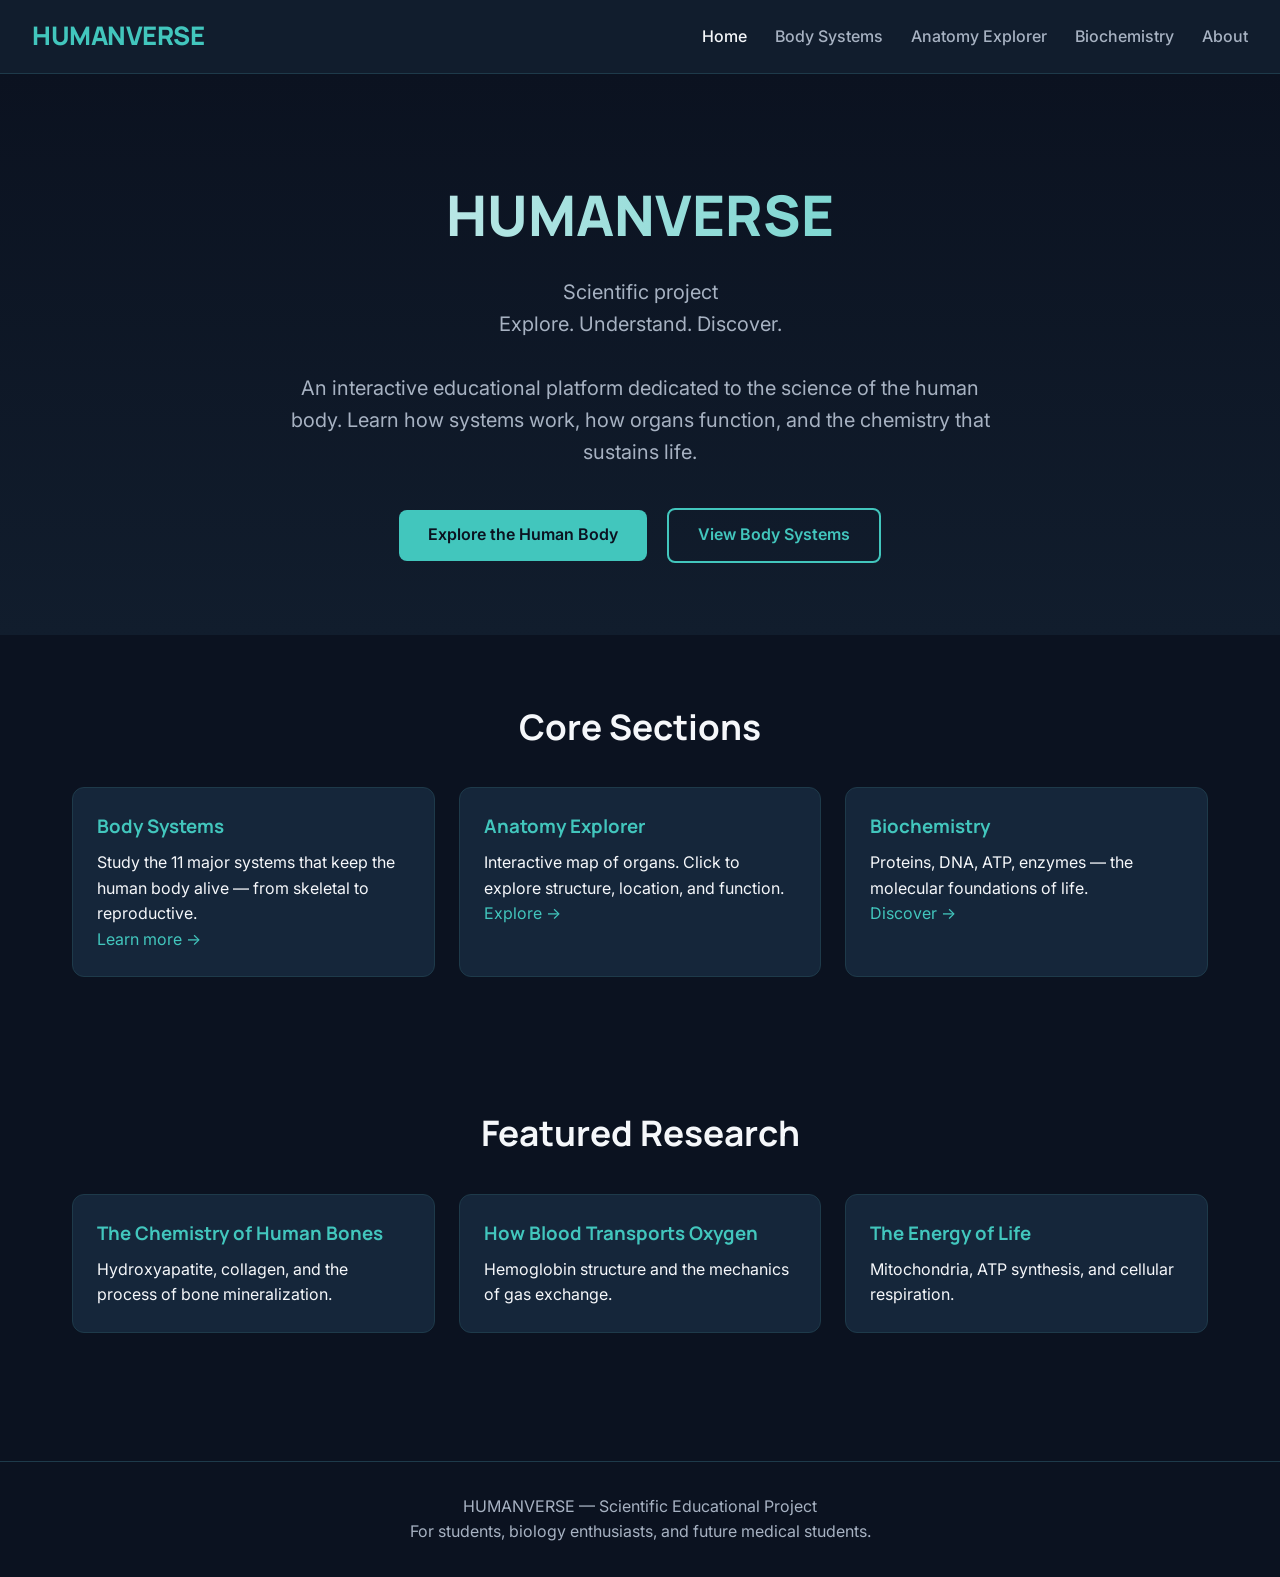
==== index.html @ 45149392 "Initial Phase 01: HUMANVERSE foundation site" ====
<!DOCTYPE html>
<html lang="en">
<head>
  <meta charset="UTF-8">
  <meta name="viewport" content="width=device-width, initial-scale=1.0">
  <title>HUMANVERSE — Explore the Human Body</title>
  <link rel="stylesheet" href="styles.css">
</head>
<body>
  <header>
    <div class="logo">HUMANVERSE</div>
    <nav>
      <a href="index.html" class="active">Home</a>
      <a href="systems.html">Body Systems</a>
      <a href="explorer.html">Anatomy Explorer</a>
      <a href="biochemistry.html">Biochemistry</a>
      <a href="about.html">About</a>
    </nav>
  </header>

  <section class="hero">
    <h1>HUMANVERSE</h1>
    <p>Scientific project<br>Explore. Understand. Discover.</p>
    <p>An interactive educational platform dedicated to the science of the human body. Learn how systems work, how organs function, and the chemistry that sustains life.</p>
    <a href="explorer.html" class="btn">Explore the Human Body</a>
    <a href="systems.html" class="btn btn-outline">View Body Systems</a>
  </section>

  <section class="section">
    <h2>Core Sections</h2>
    <div class="grid">
      <div class="card">
        <h3>Body Systems</h3>
        <p>Study the 11 major systems that keep the human body alive — from skeletal to reproductive.</p>
        <a href="systems.html">Learn more →</a>
      </div>
      <div class="card">
        <h3>Anatomy Explorer</h3>
        <p>Interactive map of organs. Click to explore structure, location, and function.</p>
        <a href="explorer.html">Explore →</a>
      </div>
      <div class="card">
        <h3>Biochemistry</h3>
        <p>Proteins, DNA, ATP, enzymes — the molecular foundations of life.</p>
        <a href="biochemistry.html">Discover →</a>
      </div>
    </div>
  </section>

  <section class="section">
    <h2>Featured Research</h2>
    <div class="grid">
      <div class="card">
        <h3>The Chemistry of Human Bones</h3>
        <p>Hydroxyapatite, collagen, and the process of bone mineralization.</p>
      </div>
      <div class="card">
        <h3>How Blood Transports Oxygen</h3>
        <p>Hemoglobin structure and the mechanics of gas exchange.</p>
      </div>
      <div class="card">
        <h3>The Energy of Life</h3>
        <p>Mitochondria, ATP synthesis, and cellular respiration.</p>
      </div>
    </div>
  </section>

  <footer>
    <p>HUMANVERSE — Scientific Educational Project<br>For students, biology enthusiasts, and future medical students.</p>
  </footer>
</body>
</html>
---- styles.css ----
@import url('https://fonts.googleapis.com/css2?family=Inter:wght@400;500;600&family=Manrope:wght@600;700;800&display=swap');

:root {
  --bg: #0B1220;
  --bg-secondary: #111D2D;
  --accent: #42C6BD;
  --text: #F5F7FA;
  --grey: #A7B2C2;
  --card: #15263A;
}

* {
  margin: 0;
  padding: 0;
  box-sizing: border-box;
}

body {
  font-family: 'Inter', system-ui, sans-serif;
  background: var(--bg);
  color: var(--text);
  line-height: 1.6;
  min-height: 100vh;
}

h1, h2, h3, h4, .logo {
  font-family: 'Manrope', system-ui, sans-serif;
}

a {
  color: var(--accent);
  text-decoration: none;
}

a:hover {
  text-decoration: underline;
}

header {
  background: var(--bg-secondary);
  padding: 1rem 2rem;
  display: flex;
  justify-content: space-between;
  align-items: center;
  border-bottom: 1px solid #1e3a4a;
  position: sticky;
  top: 0;
  z-index: 100;
}

.logo {
  font-size: 1.6rem;
  font-weight: 800;
  color: var(--accent);
  letter-spacing: -0.5px;
}

nav a {
  margin-left: 1.5rem;
  color: var(--grey);
  font-weight: 500;
}

nav a:hover, nav a.active {
  color: var(--text);
  text-decoration: none;
}

.hero {
  text-align: center;
  padding: 6rem 2rem 4rem;
  background: linear-gradient(180deg, #0B1220 0%, #111D2D 100%);
}

.hero h1 {
  font-size: 3.5rem;
  font-weight: 800;
  margin-bottom: 1rem;
  background: linear-gradient(90deg, #F5F7FA, #42C6BD);
  -webkit-background-clip: text;
  -webkit-text-fill-color: transparent;
}

.hero p {
  font-size: 1.25rem;
  color: var(--grey);
  max-width: 700px;
  margin: 0 auto 2rem;
}

.btn {
  display: inline-block;
  background: var(--accent);
  color: #0B1220;
  padding: 0.8rem 1.8rem;
  border-radius: 8px;
  font-weight: 600;
  margin: 0.5rem;
  transition: transform 0.2s, box-shadow 0.2s;
}

.btn:hover {
  transform: translateY(-2px);
  box-shadow: 0 8px 20px rgba(66, 198, 189, 0.3);
  text-decoration: none;
}

.btn-outline {
  background: transparent;
  border: 2px solid var(--accent);
  color: var(--accent);
}

.section {
  padding: 4rem 2rem;
  max-width: 1200px;
  margin: 0 auto;
}

.section h2 {
  font-size: 2.2rem;
  margin-bottom: 2rem;
  text-align: center;
}

.grid {
  display: grid;
  grid-template-columns: repeat(auto-fit, minmax(280px, 1fr));
  gap: 1.5rem;
}

.card {
  background: var(--card);
  padding: 1.5rem;
  border-radius: 12px;
  border: 1px solid #1e3a4a;
  transition: transform 0.2s;
}

.card:hover {
  transform: translateY(-4px);
  border-color: var(--accent);
}

.card h3 {
  color: var(--accent);
  margin-bottom: 0.5rem;
}

footer {
  text-align: center;
  padding: 2rem;
  color: var(--grey);
  border-top: 1px solid #1e3a4a;
  margin-top: 4rem;
}

/* Interactive body */
.body-container {
  display: flex;
  justify-content: center;
  gap: 2rem;
  flex-wrap: wrap;
  margin-top: 2rem;
}

#human-svg {
  width: 300px;
  height: 600px;
  cursor: pointer;
}

#human-svg path {
  fill: #2a3f55;
  stroke: #42C6BD;
  stroke-width: 1;
  transition: fill 0.2s;
}

#human-svg path:hover, #human-svg path.active {
  fill: #42C6BD;
}

.info-panel {
  background: var(--card);
  padding: 1.5rem;
  border-radius: 12px;
  max-width: 400px;
  min-height: 200px;
}

@media (max-width: 768px) {
  .hero h1 { font-size: 2.4rem; }
  header { flex-direction: column; gap: 1rem; }
  nav a { margin: 0 0.75rem; }
}
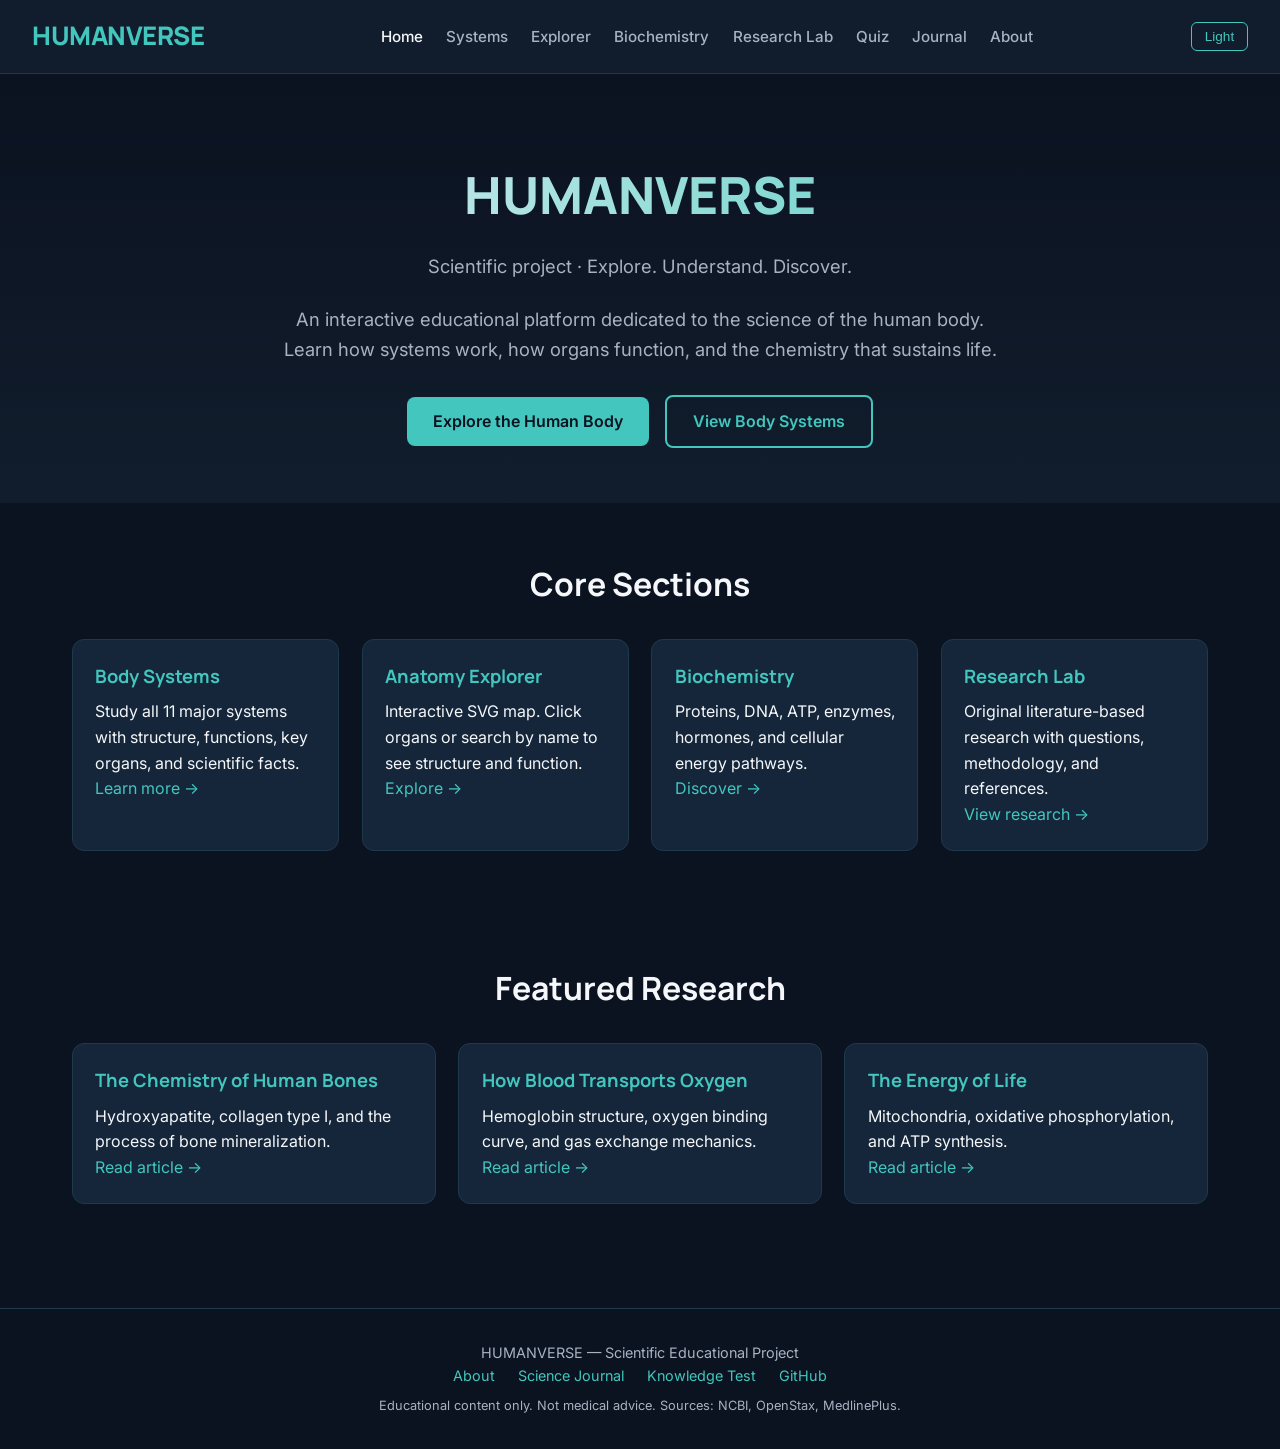
==== commit 46100474: "Phase 02: Full checklist implementation — Research Lab, Quiz, Journal, search, theme toggle, expande" ====
--- a/index.html
+++ b/index.html
@@ -3,6 +3,8 @@
 <head>
   <meta charset="UTF-8">
   <meta name="viewport" content="width=device-width, initial-scale=1.0">
+  <meta name="description" content="HUMANVERSE — Interactive educational platform exploring human biology, anatomy, biochemistry, and body systems for students and future medical professionals.">
+  <meta name="keywords" content="human anatomy, biology, biochemistry, body systems, education">
   <title>HUMANVERSE — Explore the Human Body</title>
   <link rel="stylesheet" href="styles.css">
 </head>
@@ -11,16 +13,20 @@
     <div class="logo">HUMANVERSE</div>
     <nav>
       <a href="index.html" class="active">Home</a>
-      <a href="systems.html">Body Systems</a>
-      <a href="explorer.html">Anatomy Explorer</a>
+      <a href="systems.html">Systems</a>
+      <a href="explorer.html">Explorer</a>
       <a href="biochemistry.html">Biochemistry</a>
+      <a href="research.html">Research Lab</a>
+      <a href="quiz.html">Quiz</a>
+      <a href="journal.html">Journal</a>
       <a href="about.html">About</a>
     </nav>
+    <button class="theme-toggle" onclick="toggleTheme()">Light</button>
   </header>
 
   <section class="hero">
     <h1>HUMANVERSE</h1>
-    <p>Scientific project<br>Explore. Understand. Discover.</p>
+    <p>Scientific project · Explore. Understand. Discover.</p>
     <p>An interactive educational platform dedicated to the science of the human body. Learn how systems work, how organs function, and the chemistry that sustains life.</p>
     <a href="explorer.html" class="btn">Explore the Human Body</a>
     <a href="systems.html" class="btn btn-outline">View Body Systems</a>
@@ -31,18 +37,23 @@
     <div class="grid">
       <div class="card">
         <h3>Body Systems</h3>
-        <p>Study the 11 major systems that keep the human body alive — from skeletal to reproductive.</p>
+        <p>Study all 11 major systems with structure, functions, key organs, and scientific facts.</p>
         <a href="systems.html">Learn more →</a>
       </div>
       <div class="card">
         <h3>Anatomy Explorer</h3>
-        <p>Interactive map of organs. Click to explore structure, location, and function.</p>
+        <p>Interactive SVG map. Click organs or search by name to see structure and function.</p>
         <a href="explorer.html">Explore →</a>
       </div>
       <div class="card">
         <h3>Biochemistry</h3>
-        <p>Proteins, DNA, ATP, enzymes — the molecular foundations of life.</p>
+        <p>Proteins, DNA, ATP, enzymes, hormones, and cellular energy pathways.</p>
         <a href="biochemistry.html">Discover →</a>
+      </div>
+      <div class="card">
+        <h3>Research Lab</h3>
+        <p>Original literature-based research with questions, methodology, and references.</p>
+        <a href="research.html">View research →</a>
       </div>
     </div>
   </section>
@@ -52,21 +63,45 @@
     <div class="grid">
       <div class="card">
         <h3>The Chemistry of Human Bones</h3>
-        <p>Hydroxyapatite, collagen, and the process of bone mineralization.</p>
+        <p>Hydroxyapatite, collagen type I, and the process of bone mineralization.</p>
+        <a href="research.html">Read article →</a>
       </div>
       <div class="card">
         <h3>How Blood Transports Oxygen</h3>
-        <p>Hemoglobin structure and the mechanics of gas exchange.</p>
+        <p>Hemoglobin structure, oxygen binding curve, and gas exchange mechanics.</p>
+        <a href="research.html">Read article →</a>
       </div>
       <div class="card">
         <h3>The Energy of Life</h3>
-        <p>Mitochondria, ATP synthesis, and cellular respiration.</p>
+        <p>Mitochondria, oxidative phosphorylation, and ATP synthesis.</p>
+        <a href="research.html">Read article →</a>
       </div>
     </div>
   </section>
 
   <footer>
-    <p>HUMANVERSE — Scientific Educational Project<br>For students, biology enthusiasts, and future medical students.</p>
+    <p>HUMANVERSE — Scientific Educational Project</p>
+    <p>
+      <a href="about.html">About</a>
+      <a href="journal.html">Science Journal</a>
+      <a href="quiz.html">Knowledge Test</a>
+      <a href="https://github.com/akhalekcourse-arch/humanverse" target="_blank">GitHub</a>
+    </p>
+    <p style="margin-top:0.6rem;font-size:0.8rem;">Educational content only. Not medical advice. Sources: NCBI, OpenStax, MedlinePlus.</p>
   </footer>
+
+  <script>
+    function toggleTheme() {
+      const html = document.documentElement;
+      const btn = document.querySelector('.theme-toggle');
+      if (html.dataset.theme === 'light') {
+        html.dataset.theme = 'dark';
+        btn.textContent = 'Light';
+      } else {
+        html.dataset.theme = 'light';
+        btn.textContent = 'Dark';
+      }
+    }
+  </script>
 </body>
 </html>
--- a/styles.css
+++ b/styles.css
@@ -9,32 +9,27 @@
   --card: #15263A;
 }
 
-* {
-  margin: 0;
-  padding: 0;
-  box-sizing: border-box;
+[data-theme="light"] {
+  --bg: #F5F7FA;
+  --bg-secondary: #FFFFFF;
+  --accent: #0D9488;
+  --text: #0B1220;
+  --grey: #475569;
+  --card: #FFFFFF;
 }
 
+* { margin: 0; padding: 0; box-sizing: border-box; }
 body {
   font-family: 'Inter', system-ui, sans-serif;
   background: var(--bg);
   color: var(--text);
   line-height: 1.6;
   min-height: 100vh;
+  transition: background 0.3s, color 0.3s;
 }
-
-h1, h2, h3, h4, .logo {
-  font-family: 'Manrope', system-ui, sans-serif;
-}
-
-a {
-  color: var(--accent);
-  text-decoration: none;
-}
-
-a:hover {
-  text-decoration: underline;
-}
+h1, h2, h3, h4, .logo { font-family: 'Manrope', system-ui, sans-serif; }
+a { color: var(--accent); text-decoration: none; }
+a:hover { text-decoration: underline; }
 
 header {
   background: var(--bg-secondary);
@@ -46,151 +41,108 @@
   position: sticky;
   top: 0;
   z-index: 100;
+  flex-wrap: wrap;
+  gap: 1rem;
 }
-
-.logo {
-  font-size: 1.6rem;
-  font-weight: 800;
+.logo { font-size: 1.6rem; font-weight: 800; color: var(--accent); letter-spacing: -0.5px; }
+nav a { margin-left: 1.2rem; color: var(--grey); font-weight: 500; font-size: 0.95rem; }
+nav a:hover, nav a.active { color: var(--text); text-decoration: none; }
+.theme-toggle {
+  background: transparent;
+  border: 1px solid var(--accent);
   color: var(--accent);
-  letter-spacing: -0.5px;
-}
-
-nav a {
-  margin-left: 1.5rem;
-  color: var(--grey);
-  font-weight: 500;
-}
-
-nav a:hover, nav a.active {
-  color: var(--text);
-  text-decoration: none;
+  padding: 0.4rem 0.8rem;
+  border-radius: 6px;
+  cursor: pointer;
+  font-size: 0.85rem;
 }
 
 .hero {
   text-align: center;
-  padding: 6rem 2rem 4rem;
-  background: linear-gradient(180deg, #0B1220 0%, #111D2D 100%);
+  padding: 5rem 2rem 3rem;
+  background: linear-gradient(180deg, var(--bg) 0%, var(--bg-secondary) 100%);
 }
-
 .hero h1 {
-  font-size: 3.5rem;
+  font-size: 3.2rem;
   font-weight: 800;
   margin-bottom: 1rem;
-  background: linear-gradient(90deg, #F5F7FA, #42C6BD);
+  background: linear-gradient(90deg, var(--text), var(--accent));
   -webkit-background-clip: text;
   -webkit-text-fill-color: transparent;
 }
-
-.hero p {
-  font-size: 1.25rem;
-  color: var(--grey);
-  max-width: 700px;
-  margin: 0 auto 2rem;
-}
-
+.hero p { font-size: 1.15rem; color: var(--grey); max-width: 720px; margin: 0 auto 1.5rem; }
 .btn {
   display: inline-block;
   background: var(--accent);
   color: #0B1220;
-  padding: 0.8rem 1.8rem;
+  padding: 0.75rem 1.6rem;
   border-radius: 8px;
   font-weight: 600;
-  margin: 0.5rem;
-  transition: transform 0.2s, box-shadow 0.2s;
+  margin: 0.4rem;
+  transition: transform 0.2s;
 }
+.btn:hover { transform: translateY(-2px); text-decoration: none; }
+.btn-outline { background: transparent; border: 2px solid var(--accent); color: var(--accent); }
 
-.btn:hover {
-  transform: translateY(-2px);
-  box-shadow: 0 8px 20px rgba(66, 198, 189, 0.3);
-  text-decoration: none;
-}
-
-.btn-outline {
-  background: transparent;
-  border: 2px solid var(--accent);
-  color: var(--accent);
-}
-
-.section {
-  padding: 4rem 2rem;
-  max-width: 1200px;
-  margin: 0 auto;
-}
-
-.section h2 {
-  font-size: 2.2rem;
-  margin-bottom: 2rem;
-  text-align: center;
-}
-
-.grid {
-  display: grid;
-  grid-template-columns: repeat(auto-fit, minmax(280px, 1fr));
-  gap: 1.5rem;
-}
-
+.section { padding: 3.5rem 2rem; max-width: 1200px; margin: 0 auto; }
+.section h2 { font-size: 2rem; margin-bottom: 1.8rem; text-align: center; }
+.grid { display: grid; grid-template-columns: repeat(auto-fit, minmax(260px, 1fr)); gap: 1.4rem; }
 .card {
   background: var(--card);
-  padding: 1.5rem;
+  padding: 1.4rem;
   border-radius: 12px;
   border: 1px solid #1e3a4a;
-  transition: transform 0.2s;
+  transition: transform 0.2s, border-color 0.2s;
 }
-
-.card:hover {
-  transform: translateY(-4px);
-  border-color: var(--accent);
-}
-
-.card h3 {
-  color: var(--accent);
-  margin-bottom: 0.5rem;
-}
+.card:hover { transform: translateY(-3px); border-color: var(--accent); }
+.card h3 { color: var(--accent); margin-bottom: 0.5rem; font-size: 1.15rem; }
 
 footer {
   text-align: center;
   padding: 2rem;
   color: var(--grey);
   border-top: 1px solid #1e3a4a;
-  margin-top: 4rem;
+  margin-top: 3rem;
+  font-size: 0.9rem;
+}
+footer a { margin: 0 0.6rem; }
+
+/* Explorer */
+.body-container { display: flex; justify-content: center; gap: 2rem; flex-wrap: wrap; margin-top: 1.5rem; }
+#human-svg { width: 280px; height: 560px; cursor: pointer; }
+#human-svg path { fill: #2a3f55; stroke: #42C6BD; stroke-width: 1; transition: fill 0.2s; }
+#human-svg path:hover, #human-svg path.active { fill: #42C6BD; }
+.info-panel { background: var(--card); padding: 1.5rem; border-radius: 12px; max-width: 420px; min-height: 220px; }
+.search-box { margin: 1rem auto; max-width: 400px; }
+.search-box input {
+  width: 100%;
+  padding: 0.7rem 1rem;
+  border-radius: 8px;
+  border: 1px solid #1e3a4a;
+  background: var(--bg-secondary);
+  color: var(--text);
+  font-size: 1rem;
 }
 
-/* Interactive body */
-.body-container {
-  display: flex;
-  justify-content: center;
-  gap: 2rem;
-  flex-wrap: wrap;
-  margin-top: 2rem;
+/* Quiz */
+.quiz-question { margin-bottom: 1.5rem; }
+.quiz-question h4 { margin-bottom: 0.6rem; }
+.option {
+  display: block;
+  padding: 0.6rem 1rem;
+  margin: 0.4rem 0;
+  background: var(--bg-secondary);
+  border-radius: 6px;
+  cursor: pointer;
+  border: 1px solid transparent;
 }
-
-#human-svg {
-  width: 300px;
-  height: 600px;
-  cursor: pointer;
-}
-
-#human-svg path {
-  fill: #2a3f55;
-  stroke: #42C6BD;
-  stroke-width: 1;
-  transition: fill 0.2s;
-}
-
-#human-svg path:hover, #human-svg path.active {
-  fill: #42C6BD;
-}
-
-.info-panel {
-  background: var(--card);
-  padding: 1.5rem;
-  border-radius: 12px;
-  max-width: 400px;
-  min-height: 200px;
-}
+.option:hover { border-color: var(--accent); }
+.option.correct { background: #065f46; border-color: #10b981; }
+.option.wrong { background: #7f1d1d; border-color: #ef4444; }
+.score { font-size: 1.3rem; font-weight: 600; margin-top: 1rem; color: var(--accent); }
 
 @media (max-width: 768px) {
-  .hero h1 { font-size: 2.4rem; }
-  header { flex-direction: column; gap: 1rem; }
-  nav a { margin: 0 0.75rem; }
+  .hero h1 { font-size: 2.2rem; }
+  header { flex-direction: column; }
+  nav a { margin: 0 0.6rem; font-size: 0.9rem; }
 }
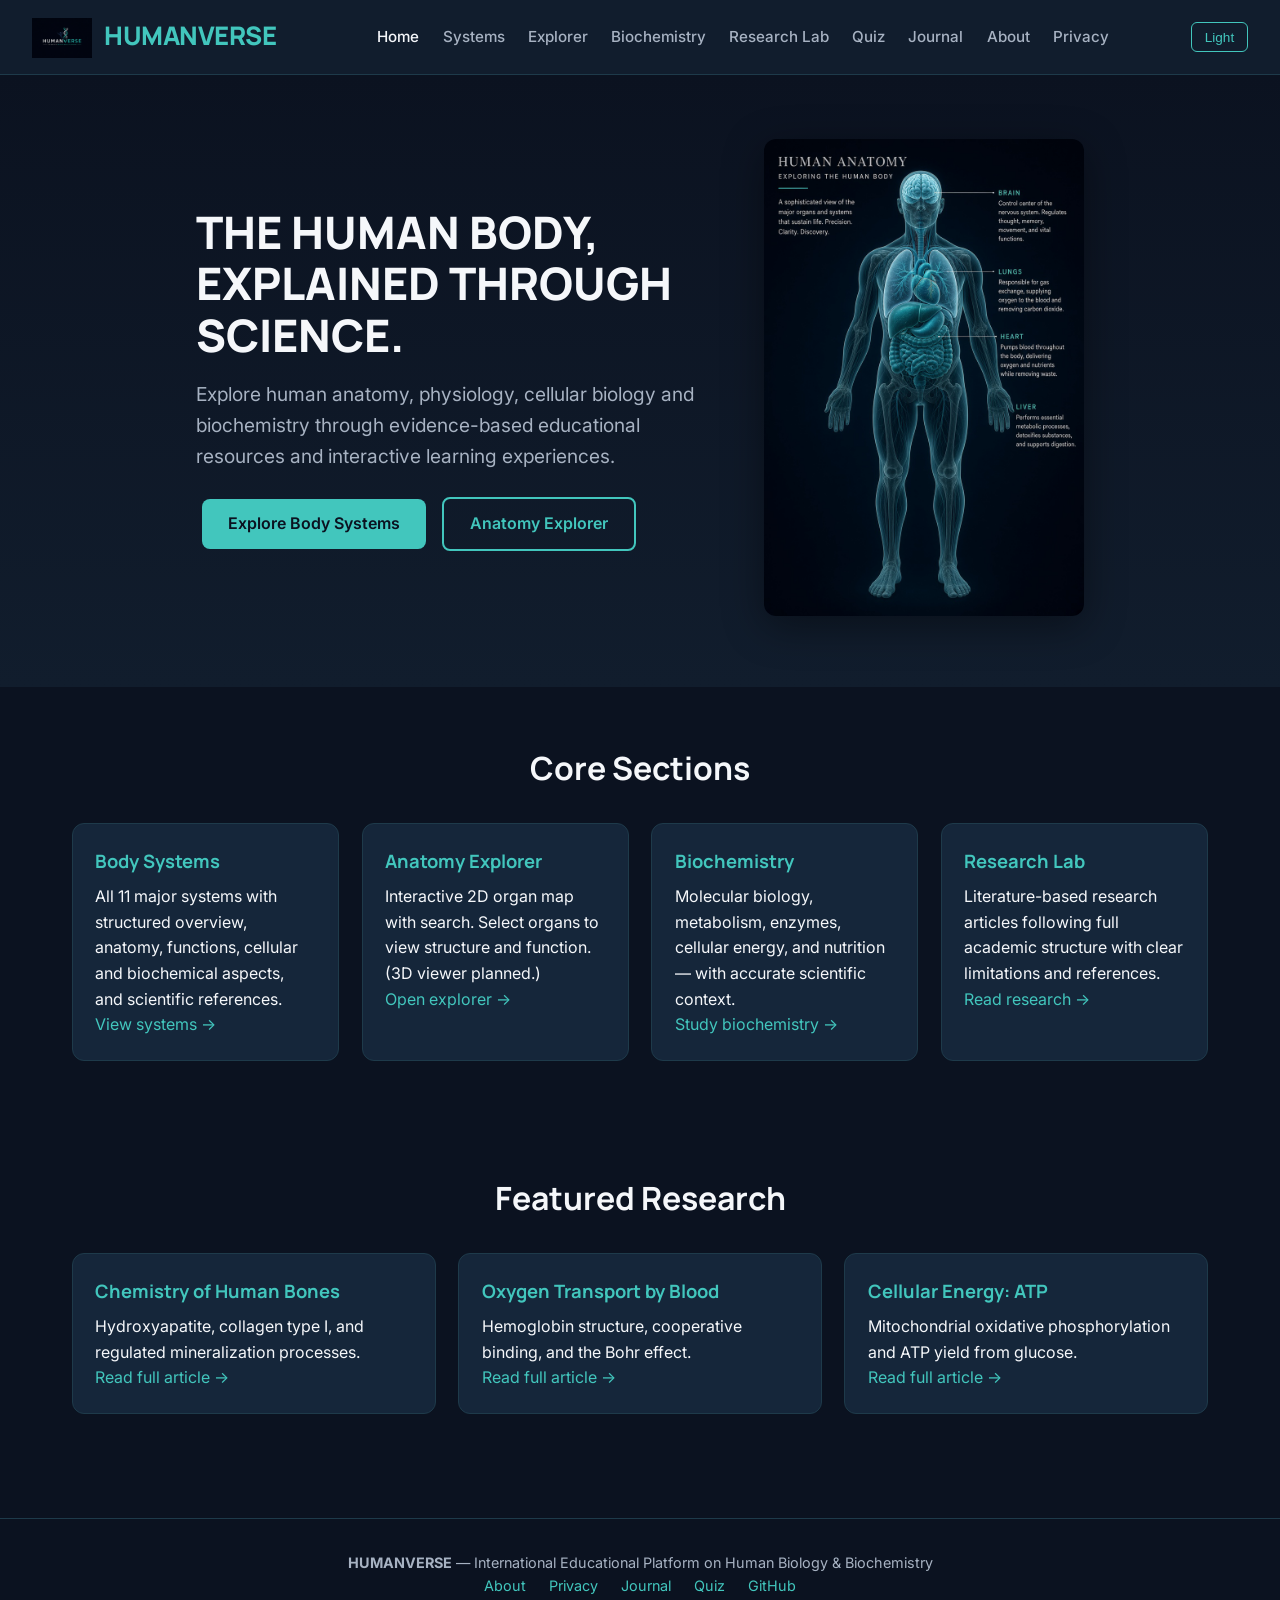
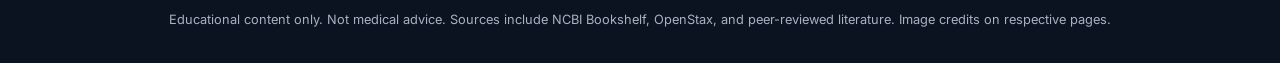
==== commit ee75fc5d: "Phase 03: International standard upgrade — new logo, hero illustration, structured systems, expanded" ====
--- a/index.html
+++ b/index.html
@@ -3,14 +3,14 @@
 <head>
   <meta charset="UTF-8">
   <meta name="viewport" content="width=device-width, initial-scale=1.0">
-  <meta name="description" content="HUMANVERSE — Interactive educational platform exploring human biology, anatomy, biochemistry, and body systems for students and future medical professionals.">
-  <meta name="keywords" content="human anatomy, biology, biochemistry, body systems, education">
-  <title>HUMANVERSE — Explore the Human Body</title>
+  <meta name="description" content="HUMANVERSE — International educational platform explaining human anatomy, physiology, cellular biology and biochemistry through evidence-based resources.">
+  <meta name="keywords" content="human anatomy, physiology, biochemistry, biology education, medical education">
+  <title>HUMANVERSE — The Human Body, Explained Through Science</title>
   <link rel="stylesheet" href="styles.css">
 </head>
 <body>
   <header>
-    <div class="logo">HUMANVERSE</div>
+    <div class="logo"><img src="logo.jpg" alt="HUMANVERSE logo" style="height:40px;vertical-align:middle;margin-right:8px;"> HUMANVERSE</div>
     <nav>
       <a href="index.html" class="active">Home</a>
       <a href="systems.html">Systems</a>
@@ -20,16 +20,21 @@
       <a href="quiz.html">Quiz</a>
       <a href="journal.html">Journal</a>
       <a href="about.html">About</a>
+      <a href="privacy.html">Privacy</a>
     </nav>
     <button class="theme-toggle" onclick="toggleTheme()">Light</button>
   </header>
 
-  <section class="hero">
-    <h1>HUMANVERSE</h1>
-    <p>Scientific project · Explore. Understand. Discover.</p>
-    <p>An interactive educational platform dedicated to the science of the human body. Learn how systems work, how organs function, and the chemistry that sustains life.</p>
-    <a href="explorer.html" class="btn">Explore the Human Body</a>
-    <a href="systems.html" class="btn btn-outline">View Body Systems</a>
+  <section class="hero" style="display:flex;align-items:center;justify-content:center;gap:3rem;flex-wrap:wrap;text-align:left;padding:4rem 2rem;">
+    <div style="max-width:520px;">
+      <h1 style="font-size:2.8rem;line-height:1.15;background:none;-webkit-text-fill-color:var(--text);">THE HUMAN BODY,<br>EXPLAINED THROUGH SCIENCE.</h1>
+      <p style="font-size:1.2rem;margin:1.2rem 0;">Explore human anatomy, physiology, cellular biology and biochemistry through evidence-based educational resources and interactive learning experiences.</p>
+      <a href="systems.html" class="btn">Explore Body Systems</a>
+      <a href="explorer.html" class="btn btn-outline">Anatomy Explorer</a>
+    </div>
+    <div>
+      <img src="hero-anatomy.jpg" alt="Anatomical illustration of the human body showing major organs" style="max-width:320px;border-radius:12px;box-shadow:0 10px 40px rgba(0,0,0,0.4);">
+    </div>
   </section>
 
   <section class="section">
@@ -37,23 +42,23 @@
     <div class="grid">
       <div class="card">
         <h3>Body Systems</h3>
-        <p>Study all 11 major systems with structure, functions, key organs, and scientific facts.</p>
-        <a href="systems.html">Learn more →</a>
+        <p>All 11 major systems with structured overview, anatomy, functions, cellular and biochemical aspects, and scientific references.</p>
+        <a href="systems.html">View systems →</a>
       </div>
       <div class="card">
         <h3>Anatomy Explorer</h3>
-        <p>Interactive SVG map. Click organs or search by name to see structure and function.</p>
-        <a href="explorer.html">Explore →</a>
+        <p>Interactive 2D organ map with search. Select organs to view structure and function. (3D viewer planned.)</p>
+        <a href="explorer.html">Open explorer →</a>
       </div>
       <div class="card">
         <h3>Biochemistry</h3>
-        <p>Proteins, DNA, ATP, enzymes, hormones, and cellular energy pathways.</p>
-        <a href="biochemistry.html">Discover →</a>
+        <p>Molecular biology, metabolism, enzymes, cellular energy, and nutrition — with accurate scientific context.</p>
+        <a href="biochemistry.html">Study biochemistry →</a>
       </div>
       <div class="card">
         <h3>Research Lab</h3>
-        <p>Original literature-based research with questions, methodology, and references.</p>
-        <a href="research.html">View research →</a>
+        <p>Literature-based research articles following full academic structure with clear limitations and references.</p>
+        <a href="research.html">Read research →</a>
       </div>
     </div>
   </section>
@@ -62,32 +67,33 @@
     <h2>Featured Research</h2>
     <div class="grid">
       <div class="card">
-        <h3>The Chemistry of Human Bones</h3>
-        <p>Hydroxyapatite, collagen type I, and the process of bone mineralization.</p>
-        <a href="research.html">Read article →</a>
+        <h3>Chemistry of Human Bones</h3>
+        <p>Hydroxyapatite, collagen type I, and regulated mineralization processes.</p>
+        <a href="research.html">Read full article →</a>
       </div>
       <div class="card">
-        <h3>How Blood Transports Oxygen</h3>
-        <p>Hemoglobin structure, oxygen binding curve, and gas exchange mechanics.</p>
-        <a href="research.html">Read article →</a>
+        <h3>Oxygen Transport by Blood</h3>
+        <p>Hemoglobin structure, cooperative binding, and the Bohr effect.</p>
+        <a href="research.html">Read full article →</a>
       </div>
       <div class="card">
-        <h3>The Energy of Life</h3>
-        <p>Mitochondria, oxidative phosphorylation, and ATP synthesis.</p>
-        <a href="research.html">Read article →</a>
+        <h3>Cellular Energy: ATP</h3>
+        <p>Mitochondrial oxidative phosphorylation and ATP yield from glucose.</p>
+        <a href="research.html">Read full article →</a>
       </div>
     </div>
   </section>
 
   <footer>
-    <p>HUMANVERSE — Scientific Educational Project</p>
+    <p><strong>HUMANVERSE</strong> — International Educational Platform on Human Biology & Biochemistry</p>
     <p>
       <a href="about.html">About</a>
-      <a href="journal.html">Science Journal</a>
-      <a href="quiz.html">Knowledge Test</a>
-      <a href="https://github.com/akhalekcourse-arch/humanverse" target="_blank">GitHub</a>
+      <a href="privacy.html">Privacy</a>
+      <a href="journal.html">Journal</a>
+      <a href="quiz.html">Quiz</a>
+      <a href="https://github.com/akhalekcourse-arch/humanverse" target="_blank" rel="noopener">GitHub</a>
     </p>
-    <p style="margin-top:0.6rem;font-size:0.8rem;">Educational content only. Not medical advice. Sources: NCBI, OpenStax, MedlinePlus.</p>
+    <p style="margin-top:0.8rem;font-size:0.8rem;">Educational content only. Not medical advice. Sources include NCBI Bookshelf, OpenStax, and peer-reviewed literature. Image credits on respective pages.</p>
   </footer>
 
   <script>
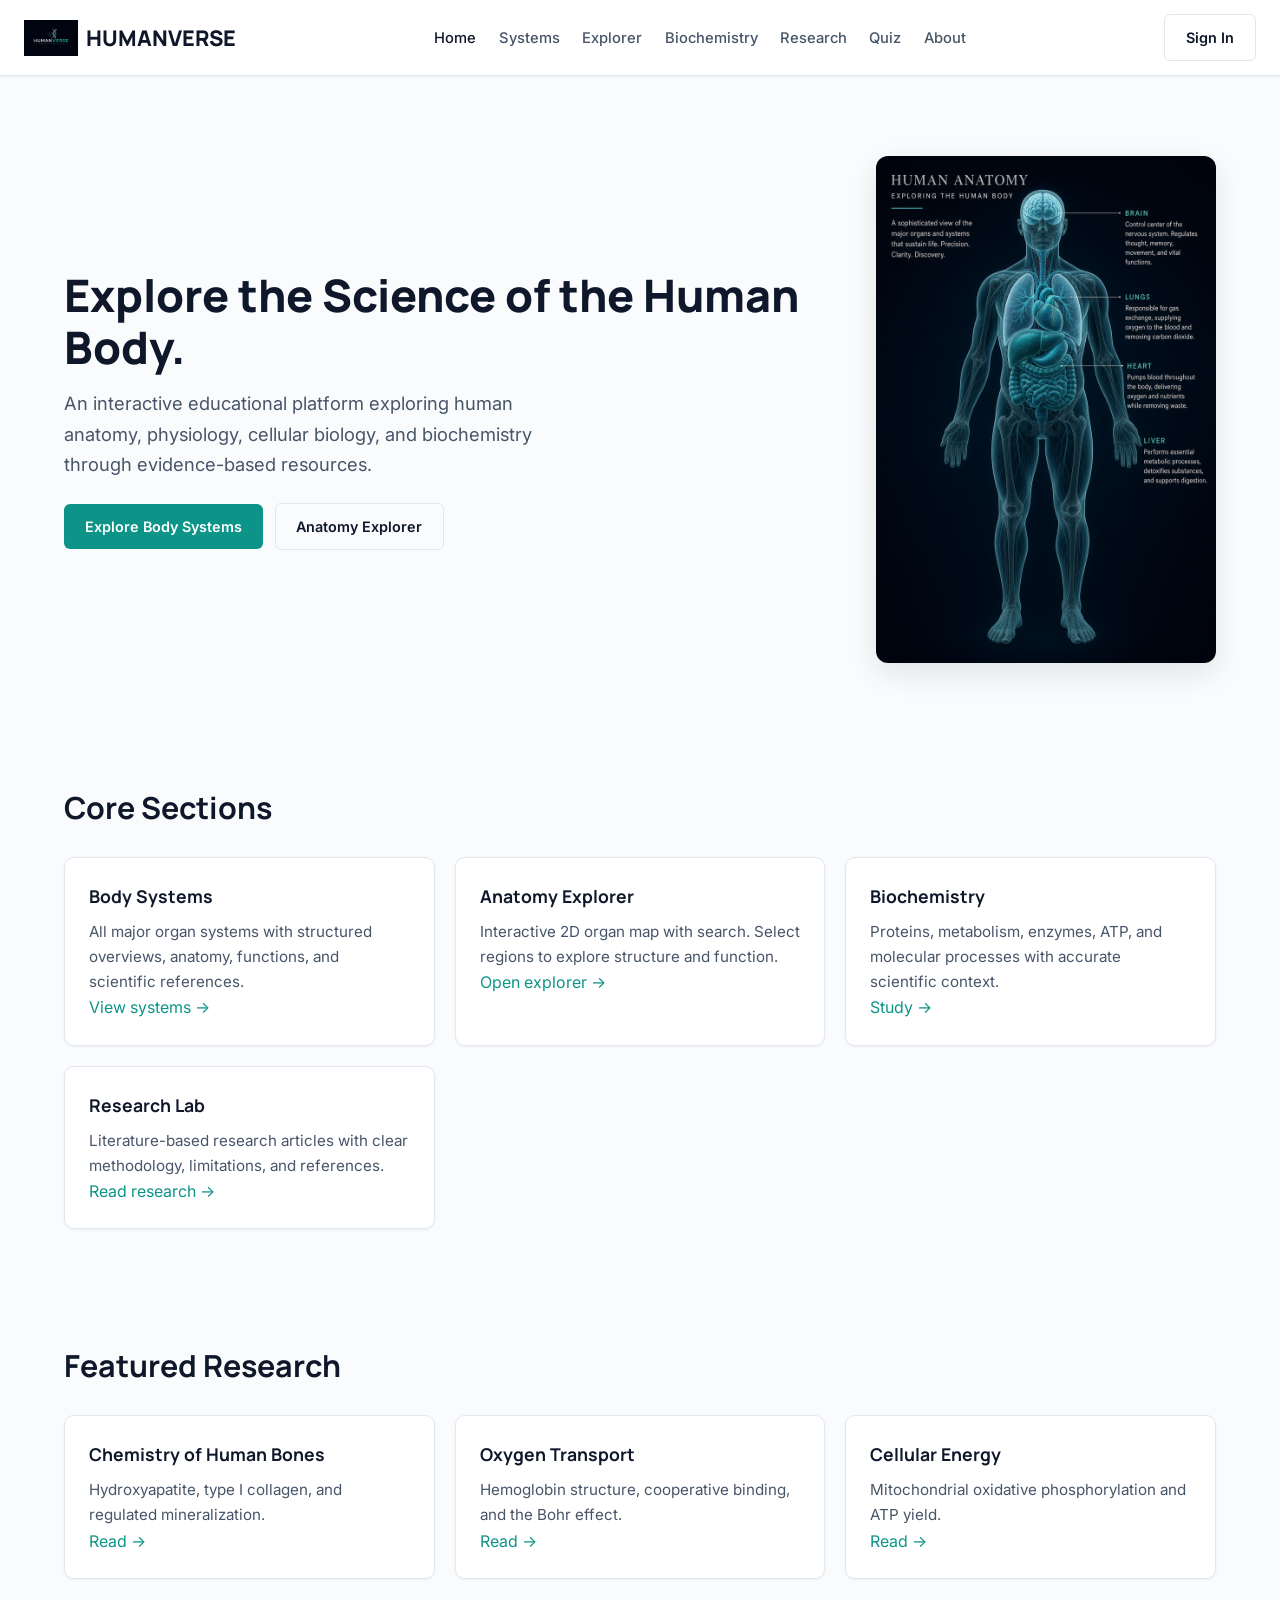
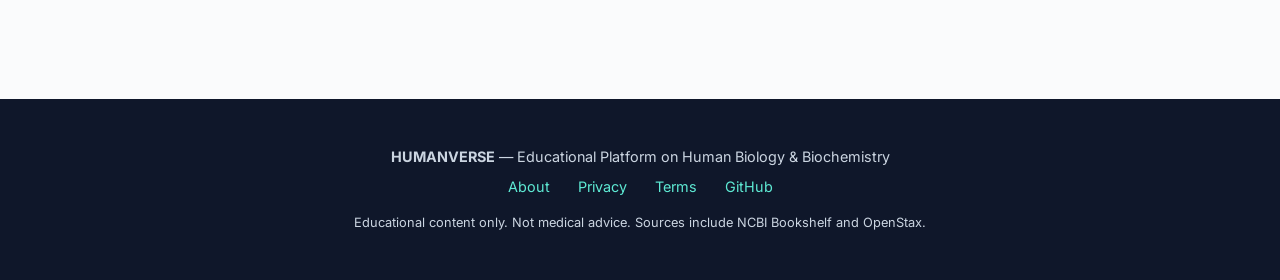
==== commit 73567fd5: "Complete visual redesign to premium light scientific style + auth scaffolding (Supabase config requi" ====
--- a/index.html
+++ b/index.html
@@ -3,38 +3,52 @@
 <head>
   <meta charset="UTF-8">
   <meta name="viewport" content="width=device-width, initial-scale=1.0">
-  <meta name="description" content="HUMANVERSE — International educational platform explaining human anatomy, physiology, cellular biology and biochemistry through evidence-based resources.">
-  <meta name="keywords" content="human anatomy, physiology, biochemistry, biology education, medical education">
-  <title>HUMANVERSE — The Human Body, Explained Through Science</title>
+  <meta name="description" content="HUMANVERSE — Explore the science of the human body. Interactive educational platform for anatomy, physiology, cellular biology, and biochemistry.">
+  <title>HUMANVERSE — Explore the Science of the Human Body</title>
   <link rel="stylesheet" href="styles.css">
 </head>
 <body>
   <header>
-    <div class="logo"><img src="logo.jpg" alt="HUMANVERSE logo" style="height:40px;vertical-align:middle;margin-right:8px;"> HUMANVERSE</div>
-    <nav>
+    <div class="logo"><img src="logo.jpg" alt="HUMANVERSE logo"> HUMANVERSE</div>
+    <nav class="desktop">
       <a href="index.html" class="active">Home</a>
       <a href="systems.html">Systems</a>
       <a href="explorer.html">Explorer</a>
       <a href="biochemistry.html">Biochemistry</a>
-      <a href="research.html">Research Lab</a>
+      <a href="research.html">Research</a>
       <a href="quiz.html">Quiz</a>
-      <a href="journal.html">Journal</a>
       <a href="about.html">About</a>
-      <a href="privacy.html">Privacy</a>
     </nav>
-    <button class="theme-toggle" onclick="toggleTheme()">Light</button>
+    <div class="header-actions">
+      <a href="signin.html" class="btn btn-outline">Sign In</a>
+      <button class="hamburger" onclick="toggleDrawer()" aria-label="Open menu">☰</button>
+    </div>
   </header>
 
-  <section class="hero" style="display:flex;align-items:center;justify-content:center;gap:3rem;flex-wrap:wrap;text-align:left;padding:4rem 2rem;">
-    <div style="max-width:520px;">
-      <h1 style="font-size:2.8rem;line-height:1.15;background:none;-webkit-text-fill-color:var(--text);">THE HUMAN BODY,<br>EXPLAINED THROUGH SCIENCE.</h1>
-      <p style="font-size:1.2rem;margin:1.2rem 0;">Explore human anatomy, physiology, cellular biology and biochemistry through evidence-based educational resources and interactive learning experiences.</p>
+  <div class="overlay" id="overlay" onclick="toggleDrawer()"></div>
+  <div class="drawer" id="drawer">
+    <button onclick="toggleDrawer()" style="float:right;background:none;border:none;font-size:1.5rem;">✕</button>
+    <h3 style="margin:1rem 0;">Menu</h3>
+    <a href="index.html" onclick="toggleDrawer()">Home</a>
+    <a href="systems.html" onclick="toggleDrawer()">Body Systems</a>
+    <a href="explorer.html" onclick="toggleDrawer()">Anatomy Explorer</a>
+    <a href="biochemistry.html" onclick="toggleDrawer()">Biochemistry</a>
+    <a href="research.html" onclick="toggleDrawer()">Research Lab</a>
+    <a href="quiz.html" onclick="toggleDrawer()">Knowledge Test</a>
+    <a href="journal.html" onclick="toggleDrawer()">Science Journal</a>
+    <a href="about.html" onclick="toggleDrawer()">About</a>
+    <a href="signin.html" onclick="toggleDrawer()">Sign In</a>
+    <a href="signup.html" onclick="toggleDrawer()">Create Account</a>
+  </div>
+
+  <section class="hero">
+    <div class="hero-text">
+      <h1>Explore the Science of the Human Body.</h1>
+      <p>An interactive educational platform exploring human anatomy, physiology, cellular biology, and biochemistry through evidence-based resources.</p>
       <a href="systems.html" class="btn">Explore Body Systems</a>
-      <a href="explorer.html" class="btn btn-outline">Anatomy Explorer</a>
+      <a href="explorer.html" class="btn btn-outline" style="margin-left:0.5rem;">Anatomy Explorer</a>
     </div>
-    <div>
-      <img src="hero-anatomy.jpg" alt="Anatomical illustration of the human body showing major organs" style="max-width:320px;border-radius:12px;box-shadow:0 10px 40px rgba(0,0,0,0.4);">
-    </div>
+    <img src="hero-anatomy.jpg" alt="Scientific anatomical illustration of the human body showing major organs">
   </section>
 
   <section class="section">
@@ -42,22 +56,22 @@
     <div class="grid">
       <div class="card">
         <h3>Body Systems</h3>
-        <p>All 11 major systems with structured overview, anatomy, functions, cellular and biochemical aspects, and scientific references.</p>
+        <p>All major organ systems with structured overviews, anatomy, functions, and scientific references.</p>
         <a href="systems.html">View systems →</a>
       </div>
       <div class="card">
         <h3>Anatomy Explorer</h3>
-        <p>Interactive 2D organ map with search. Select organs to view structure and function. (3D viewer planned.)</p>
+        <p>Interactive 2D organ map with search. Select regions to explore structure and function.</p>
         <a href="explorer.html">Open explorer →</a>
       </div>
       <div class="card">
         <h3>Biochemistry</h3>
-        <p>Molecular biology, metabolism, enzymes, cellular energy, and nutrition — with accurate scientific context.</p>
-        <a href="biochemistry.html">Study biochemistry →</a>
+        <p>Proteins, metabolism, enzymes, ATP, and molecular processes with accurate scientific context.</p>
+        <a href="biochemistry.html">Study →</a>
       </div>
       <div class="card">
         <h3>Research Lab</h3>
-        <p>Literature-based research articles following full academic structure with clear limitations and references.</p>
+        <p>Literature-based research articles with clear methodology, limitations, and references.</p>
         <a href="research.html">Read research →</a>
       </div>
     </div>
@@ -68,45 +82,38 @@
     <div class="grid">
       <div class="card">
         <h3>Chemistry of Human Bones</h3>
-        <p>Hydroxyapatite, collagen type I, and regulated mineralization processes.</p>
-        <a href="research.html">Read full article →</a>
+        <p>Hydroxyapatite, type I collagen, and regulated mineralization.</p>
+        <a href="research.html">Read →</a>
       </div>
       <div class="card">
-        <h3>Oxygen Transport by Blood</h3>
+        <h3>Oxygen Transport</h3>
         <p>Hemoglobin structure, cooperative binding, and the Bohr effect.</p>
-        <a href="research.html">Read full article →</a>
+        <a href="research.html">Read →</a>
       </div>
       <div class="card">
-        <h3>Cellular Energy: ATP</h3>
-        <p>Mitochondrial oxidative phosphorylation and ATP yield from glucose.</p>
-        <a href="research.html">Read full article →</a>
+        <h3>Cellular Energy</h3>
+        <p>Mitochondrial oxidative phosphorylation and ATP yield.</p>
+        <a href="research.html">Read →</a>
       </div>
     </div>
   </section>
 
   <footer>
-    <p><strong>HUMANVERSE</strong> — International Educational Platform on Human Biology & Biochemistry</p>
+    <p><strong>HUMANVERSE</strong> — Educational Platform on Human Biology & Biochemistry</p>
     <p>
       <a href="about.html">About</a>
       <a href="privacy.html">Privacy</a>
-      <a href="journal.html">Journal</a>
-      <a href="quiz.html">Quiz</a>
+      <a href="terms.html">Terms</a>
       <a href="https://github.com/akhalekcourse-arch/humanverse" target="_blank" rel="noopener">GitHub</a>
     </p>
-    <p style="margin-top:0.8rem;font-size:0.8rem;">Educational content only. Not medical advice. Sources include NCBI Bookshelf, OpenStax, and peer-reviewed literature. Image credits on respective pages.</p>
+    <p style="margin-top:0.8rem;font-size:0.8rem;">Educational content only. Not medical advice. Sources include NCBI Bookshelf and OpenStax.</p>
   </footer>
 
   <script>
-    function toggleTheme() {
-      const html = document.documentElement;
-      const btn = document.querySelector('.theme-toggle');
-      if (html.dataset.theme === 'light') {
-        html.dataset.theme = 'dark';
-        btn.textContent = 'Light';
-      } else {
-        html.dataset.theme = 'light';
-        btn.textContent = 'Dark';
-      }
+    function toggleDrawer() {
+      document.getElementById('drawer').classList.toggle('open');
+      document.getElementById('overlay').classList.toggle('show');
+      document.body.style.overflow = document.getElementById('drawer').classList.contains('open') ? 'hidden' : '';
     }
   </script>
 </body>
--- a/styles.css
+++ b/styles.css
@@ -1,31 +1,24 @@
 @import url('https://fonts.googleapis.com/css2?family=Inter:wght@400;500;600&family=Manrope:wght@600;700;800&display=swap');
 
 :root {
-  --bg: #0B1220;
-  --bg-secondary: #111D2D;
-  --accent: #42C6BD;
-  --text: #F5F7FA;
-  --grey: #A7B2C2;
-  --card: #15263A;
-}
-
-[data-theme="light"] {
-  --bg: #F5F7FA;
+  --bg: #FAFBFC;
   --bg-secondary: #FFFFFF;
+  --text: #0F172A;
+  --text-secondary: #475569;
   --accent: #0D9488;
-  --text: #0B1220;
-  --grey: #475569;
+  --accent-soft: #CCFBF1;
+  --border: #E2E8F0;
   --card: #FFFFFF;
+  --shadow: 0 1px 3px rgba(15, 23, 42, 0.06);
 }
 
 * { margin: 0; padding: 0; box-sizing: border-box; }
 body {
-  font-family: 'Inter', system-ui, sans-serif;
+  font-family: 'Inter', system-ui, -apple-system, sans-serif;
   background: var(--bg);
   color: var(--text);
-  line-height: 1.6;
+  line-height: 1.65;
   min-height: 100vh;
-  transition: background 0.3s, color 0.3s;
 }
 h1, h2, h3, h4, .logo { font-family: 'Manrope', system-ui, sans-serif; }
 a { color: var(--accent); text-decoration: none; }
@@ -33,116 +26,141 @@
 
 header {
   background: var(--bg-secondary);
-  padding: 1rem 2rem;
+  padding: 0.9rem 1.5rem;
   display: flex;
   justify-content: space-between;
   align-items: center;
-  border-bottom: 1px solid #1e3a4a;
+  border-bottom: 1px solid var(--border);
   position: sticky;
   top: 0;
   z-index: 100;
-  flex-wrap: wrap;
-  gap: 1rem;
+  box-shadow: var(--shadow);
 }
-.logo { font-size: 1.6rem; font-weight: 800; color: var(--accent); letter-spacing: -0.5px; }
-nav a { margin-left: 1.2rem; color: var(--grey); font-weight: 500; font-size: 0.95rem; }
-nav a:hover, nav a.active { color: var(--text); text-decoration: none; }
-.theme-toggle {
-  background: transparent;
-  border: 1px solid var(--accent);
-  color: var(--accent);
-  padding: 0.4rem 0.8rem;
-  border-radius: 6px;
-  cursor: pointer;
-  font-size: 0.85rem;
+.logo {
+  font-size: 1.35rem;
+  font-weight: 800;
+  color: var(--text);
+  display: flex;
+  align-items: center;
+  gap: 0.5rem;
 }
-
-.hero {
-  text-align: center;
-  padding: 5rem 2rem 3rem;
-  background: linear-gradient(180deg, var(--bg) 0%, var(--bg-secondary) 100%);
-}
-.hero h1 {
-  font-size: 3.2rem;
-  font-weight: 800;
-  margin-bottom: 1rem;
-  background: linear-gradient(90deg, var(--text), var(--accent));
-  -webkit-background-clip: text;
-  -webkit-text-fill-color: transparent;
-}
-.hero p { font-size: 1.15rem; color: var(--grey); max-width: 720px; margin: 0 auto 1.5rem; }
+.logo img { height: 36px; width: auto; }
+nav.desktop { display: flex; gap: 1.4rem; align-items: center; }
+nav.desktop a { color: var(--text-secondary); font-weight: 500; font-size: 0.92rem; }
+nav.desktop a:hover, nav.desktop a.active { color: var(--text); text-decoration: none; }
+.header-actions { display: flex; gap: 0.75rem; align-items: center; }
 .btn {
   display: inline-block;
   background: var(--accent);
-  color: #0B1220;
-  padding: 0.75rem 1.6rem;
-  border-radius: 8px;
+  color: white;
+  padding: 0.65rem 1.3rem;
+  border-radius: 6px;
   font-weight: 600;
-  margin: 0.4rem;
-  transition: transform 0.2s;
+  font-size: 0.9rem;
+  border: none;
+  cursor: pointer;
+  transition: background 0.2s;
 }
-.btn:hover { transform: translateY(-2px); text-decoration: none; }
-.btn-outline { background: transparent; border: 2px solid var(--accent); color: var(--accent); }
+.btn:hover { background: #0F766E; text-decoration: none; }
+.btn-outline {
+  background: transparent;
+  border: 1px solid var(--border);
+  color: var(--text);
+}
+.btn-outline:hover { background: var(--bg); }
 
-.section { padding: 3.5rem 2rem; max-width: 1200px; margin: 0 auto; }
-.section h2 { font-size: 2rem; margin-bottom: 1.8rem; text-align: center; }
-.grid { display: grid; grid-template-columns: repeat(auto-fit, minmax(260px, 1fr)); gap: 1.4rem; }
+.hamburger { display: none; background: none; border: none; font-size: 1.5rem; cursor: pointer; color: var(--text); }
+.drawer {
+  position: fixed;
+  top: 0;
+  right: -100%;
+  width: 280px;
+  height: 100vh;
+  background: white;
+  box-shadow: -4px 0 20px rgba(0,0,0,0.1);
+  z-index: 200;
+  padding: 1.5rem;
+  transition: right 0.3s ease;
+  overflow-y: auto;
+}
+.drawer.open { right: 0; }
+.drawer a { display: block; padding: 0.8rem 0; border-bottom: 1px solid var(--border); color: var(--text); }
+.overlay {
+  position: fixed;
+  inset: 0;
+  background: rgba(0,0,0,0.4);
+  z-index: 150;
+  display: none;
+}
+.overlay.show { display: block; }
+
+.hero {
+  padding: 5rem 1.5rem 4rem;
+  max-width: 1200px;
+  margin: 0 auto;
+  display: flex;
+  align-items: center;
+  gap: 3rem;
+  flex-wrap: wrap;
+}
+.hero-text { flex: 1; min-width: 300px; }
+.hero h1 {
+  font-size: 2.8rem;
+  font-weight: 800;
+  line-height: 1.15;
+  color: var(--text);
+  margin-bottom: 1rem;
+}
+.hero p { font-size: 1.15rem; color: var(--text-secondary); max-width: 520px; margin-bottom: 1.5rem; }
+.hero img { max-width: 340px; border-radius: 12px; box-shadow: 0 10px 30px rgba(15,23,42,0.1); }
+
+.section { padding: 3.5rem 1.5rem; max-width: 1200px; margin: 0 auto; }
+.section h2 { font-size: 1.9rem; margin-bottom: 1.5rem; font-weight: 700; }
+.grid { display: grid; grid-template-columns: repeat(auto-fit, minmax(280px, 1fr)); gap: 1.25rem; }
 .card {
   background: var(--card);
-  padding: 1.4rem;
-  border-radius: 12px;
-  border: 1px solid #1e3a4a;
-  transition: transform 0.2s, border-color 0.2s;
+  padding: 1.5rem;
+  border-radius: 10px;
+  border: 1px solid var(--border);
+  box-shadow: var(--shadow);
 }
-.card:hover { transform: translateY(-3px); border-color: var(--accent); }
-.card h3 { color: var(--accent); margin-bottom: 0.5rem; font-size: 1.15rem; }
+.card h3 { font-size: 1.1rem; margin-bottom: 0.5rem; color: var(--text); }
+.card p { color: var(--text-secondary); font-size: 0.95rem; }
 
 footer {
+  background: #0F172A;
+  color: #CBD5E1;
+  padding: 2.5rem 1.5rem;
   text-align: center;
+  margin-top: 4rem;
+}
+footer a { color: #5EEAD4; margin: 0 0.75rem; }
+footer p { margin: 0.4rem 0; font-size: 0.9rem; }
+
+.auth-box {
+  max-width: 420px;
+  margin: 3rem auto;
+  background: white;
   padding: 2rem;
-  color: var(--grey);
-  border-top: 1px solid #1e3a4a;
-  margin-top: 3rem;
-  font-size: 0.9rem;
+  border-radius: 12px;
+  border: 1px solid var(--border);
+  box-shadow: var(--shadow);
 }
-footer a { margin: 0 0.6rem; }
-
-/* Explorer */
-.body-container { display: flex; justify-content: center; gap: 2rem; flex-wrap: wrap; margin-top: 1.5rem; }
-#human-svg { width: 280px; height: 560px; cursor: pointer; }
-#human-svg path { fill: #2a3f55; stroke: #42C6BD; stroke-width: 1; transition: fill 0.2s; }
-#human-svg path:hover, #human-svg path.active { fill: #42C6BD; }
-.info-panel { background: var(--card); padding: 1.5rem; border-radius: 12px; max-width: 420px; min-height: 220px; }
-.search-box { margin: 1rem auto; max-width: 400px; }
-.search-box input {
+.auth-box h2 { margin-bottom: 1rem; }
+.auth-box label { display: block; margin: 0.8rem 0 0.3rem; font-weight: 500; font-size: 0.9rem; }
+.auth-box input {
   width: 100%;
-  padding: 0.7rem 1rem;
-  border-radius: 8px;
-  border: 1px solid #1e3a4a;
-  background: var(--bg-secondary);
-  color: var(--text);
+  padding: 0.7rem 0.9rem;
+  border: 1px solid var(--border);
+  border-radius: 6px;
   font-size: 1rem;
 }
-
-/* Quiz */
-.quiz-question { margin-bottom: 1.5rem; }
-.quiz-question h4 { margin-bottom: 0.6rem; }
-.option {
-  display: block;
-  padding: 0.6rem 1rem;
-  margin: 0.4rem 0;
-  background: var(--bg-secondary);
-  border-radius: 6px;
-  cursor: pointer;
-  border: 1px solid transparent;
-}
-.option:hover { border-color: var(--accent); }
-.option.correct { background: #065f46; border-color: #10b981; }
-.option.wrong { background: #7f1d1d; border-color: #ef4444; }
-.score { font-size: 1.3rem; font-weight: 600; margin-top: 1rem; color: var(--accent); }
+.auth-box .note { background: #FEF3C7; border: 1px solid #FCD34D; padding: 0.8rem; border-radius: 6px; margin-bottom: 1rem; font-size: 0.9rem; color: #92400E; }
 
 @media (max-width: 768px) {
-  .hero h1 { font-size: 2.2rem; }
-  header { flex-direction: column; }
-  nav a { margin: 0 0.6rem; font-size: 0.9rem; }
+  nav.desktop { display: none; }
+  .hamburger { display: block; }
+  .hero { flex-direction: column; text-align: center; padding: 3rem 1rem; }
+  .hero h1 { font-size: 2.1rem; }
+  .hero img { max-width: 100%; }
 }
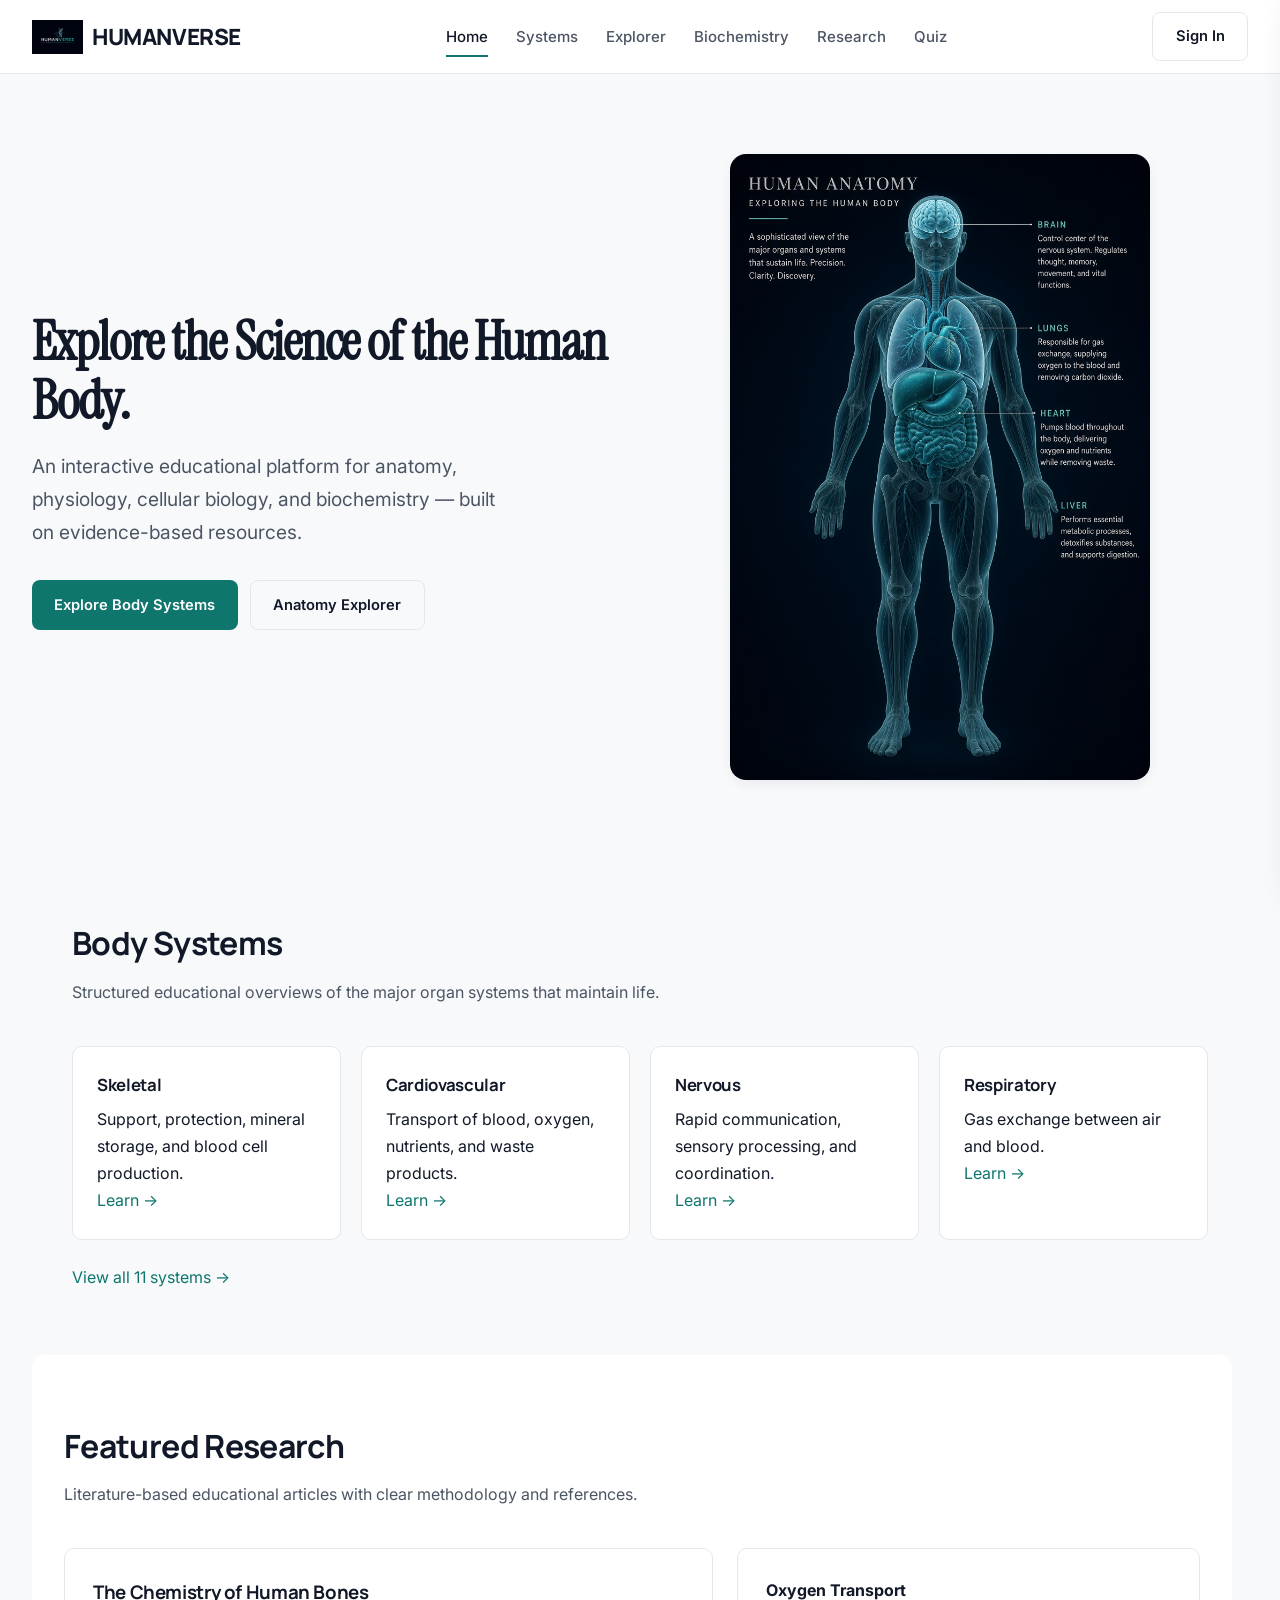
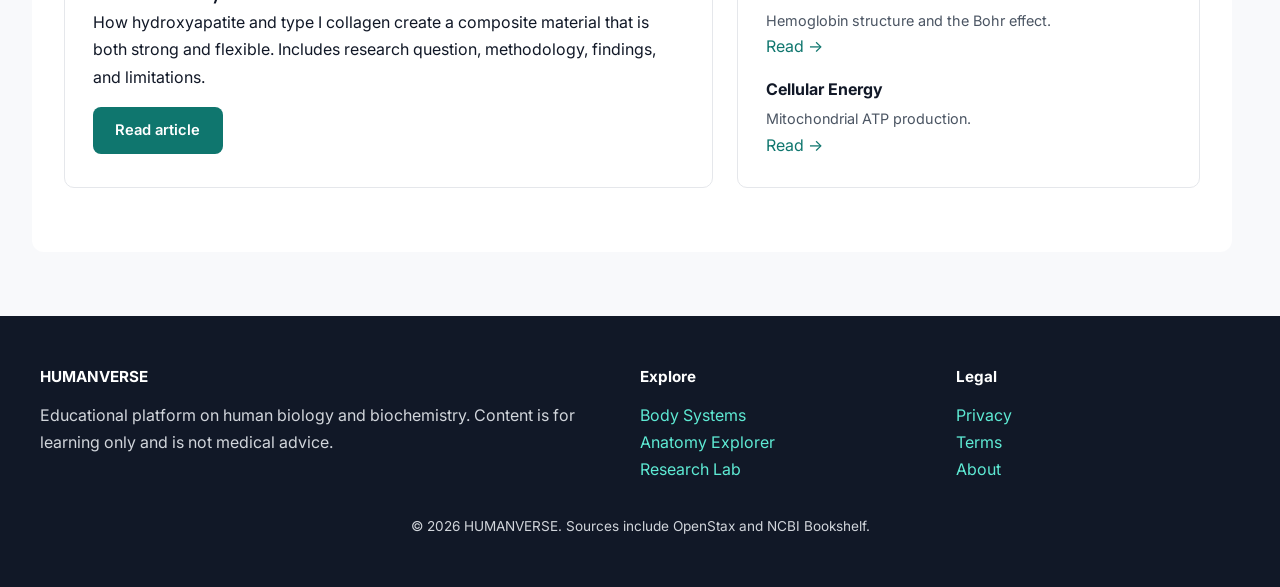
==== commit 51c7e332: "Second-phase design: stronger editorial system, improved hero, varied layouts, refined typography" ====
--- a/index.html
+++ b/index.html
@@ -3,13 +3,13 @@
 <head>
   <meta charset="UTF-8">
   <meta name="viewport" content="width=device-width, initial-scale=1.0">
-  <meta name="description" content="HUMANVERSE — Explore the science of the human body. Interactive educational platform for anatomy, physiology, cellular biology, and biochemistry.">
+  <meta name="description" content="HUMANVERSE — Explore the science of the human body through evidence-based educational resources on anatomy, physiology, and biochemistry.">
   <title>HUMANVERSE — Explore the Science of the Human Body</title>
   <link rel="stylesheet" href="styles.css">
 </head>
 <body>
   <header>
-    <div class="logo"><img src="logo.jpg" alt="HUMANVERSE logo"> HUMANVERSE</div>
+    <div class="logo"><img src="logo.jpg" alt="HUMANVERSE"> HUMANVERSE</div>
     <nav class="desktop">
       <a href="index.html" class="active">Home</a>
       <a href="systems.html">Systems</a>
@@ -17,103 +17,104 @@
       <a href="biochemistry.html">Biochemistry</a>
       <a href="research.html">Research</a>
       <a href="quiz.html">Quiz</a>
-      <a href="about.html">About</a>
     </nav>
-    <div class="header-actions">
+    <div class="header-right">
       <a href="signin.html" class="btn btn-outline">Sign In</a>
-      <button class="hamburger" onclick="toggleDrawer()" aria-label="Open menu">☰</button>
+      <button class="hamburger" onclick="toggleDrawer()" aria-label="Menu">☰</button>
     </div>
   </header>
 
   <div class="overlay" id="overlay" onclick="toggleDrawer()"></div>
-  <div class="drawer" id="drawer">
-    <button onclick="toggleDrawer()" style="float:right;background:none;border:none;font-size:1.5rem;">✕</button>
-    <h3 style="margin:1rem 0;">Menu</h3>
-    <a href="index.html" onclick="toggleDrawer()">Home</a>
-    <a href="systems.html" onclick="toggleDrawer()">Body Systems</a>
-    <a href="explorer.html" onclick="toggleDrawer()">Anatomy Explorer</a>
-    <a href="biochemistry.html" onclick="toggleDrawer()">Biochemistry</a>
-    <a href="research.html" onclick="toggleDrawer()">Research Lab</a>
-    <a href="quiz.html" onclick="toggleDrawer()">Knowledge Test</a>
-    <a href="journal.html" onclick="toggleDrawer()">Science Journal</a>
-    <a href="about.html" onclick="toggleDrawer()">About</a>
-    <a href="signin.html" onclick="toggleDrawer()">Sign In</a>
-    <a href="signup.html" onclick="toggleDrawer()">Create Account</a>
-  </div>
+  <aside class="drawer" id="drawer">
+    <button onclick="toggleDrawer()" style="float:right;background:none;border:none;font-size:1.4rem;">✕</button>
+    <div style="clear:both;padding-top:1rem;">
+      <a href="index.html" onclick="toggleDrawer()">Home</a>
+      <a href="systems.html" onclick="toggleDrawer()">Body Systems</a>
+      <a href="explorer.html" onclick="toggleDrawer()">Anatomy Explorer</a>
+      <a href="biochemistry.html" onclick="toggleDrawer()">Biochemistry</a>
+      <a href="research.html" onclick="toggleDrawer()">Research Lab</a>
+      <a href="quiz.html" onclick="toggleDrawer()">Knowledge Test</a>
+      <a href="about.html" onclick="toggleDrawer()">About</a>
+      <a href="signin.html" onclick="toggleDrawer()">Sign In</a>
+      <a href="signup.html" onclick="toggleDrawer()">Create Account</a>
+    </div>
+  </aside>
 
   <section class="hero">
-    <div class="hero-text">
-      <h1>Explore the Science of the Human Body.</h1>
-      <p>An interactive educational platform exploring human anatomy, physiology, cellular biology, and biochemistry through evidence-based resources.</p>
-      <a href="systems.html" class="btn">Explore Body Systems</a>
-      <a href="explorer.html" class="btn btn-outline" style="margin-left:0.5rem;">Anatomy Explorer</a>
+    <div>
+      <h1 class="serif">Explore the Science of the Human Body.</h1>
+      <p class="subtitle">An interactive educational platform for anatomy, physiology, cellular biology, and biochemistry — built on evidence-based resources.</p>
+      <div class="hero-actions">
+        <a href="systems.html" class="btn">Explore Body Systems</a>
+        <a href="explorer.html" class="btn btn-outline">Anatomy Explorer</a>
+      </div>
     </div>
-    <img src="hero-anatomy.jpg" alt="Scientific anatomical illustration of the human body showing major organs">
-  </section>
-
-  <section class="section">
-    <h2>Core Sections</h2>
-    <div class="grid">
-      <div class="card">
-        <h3>Body Systems</h3>
-        <p>All major organ systems with structured overviews, anatomy, functions, and scientific references.</p>
-        <a href="systems.html">View systems →</a>
-      </div>
-      <div class="card">
-        <h3>Anatomy Explorer</h3>
-        <p>Interactive 2D organ map with search. Select regions to explore structure and function.</p>
-        <a href="explorer.html">Open explorer →</a>
-      </div>
-      <div class="card">
-        <h3>Biochemistry</h3>
-        <p>Proteins, metabolism, enzymes, ATP, and molecular processes with accurate scientific context.</p>
-        <a href="biochemistry.html">Study →</a>
-      </div>
-      <div class="card">
-        <h3>Research Lab</h3>
-        <p>Literature-based research articles with clear methodology, limitations, and references.</p>
-        <a href="research.html">Read research →</a>
-      </div>
+    <div class="hero-visual">
+      <img src="hero-anatomy.jpg" alt="Anatomical illustration of the human body with major organs labeled">
     </div>
   </section>
 
   <section class="section">
-    <h2>Featured Research</h2>
-    <div class="grid">
-      <div class="card">
-        <h3>Chemistry of Human Bones</h3>
-        <p>Hydroxyapatite, type I collagen, and regulated mineralization.</p>
-        <a href="research.html">Read →</a>
+    <div class="section-header">
+      <h2>Body Systems</h2>
+      <p>Structured educational overviews of the major organ systems that maintain life.</p>
+    </div>
+    <div class="systems-grid">
+      <div class="system-card"><h3>Skeletal</h3><p>Support, protection, mineral storage, and blood cell production.</p><a href="systems.html">Learn →</a></div>
+      <div class="system-card"><h3>Cardiovascular</h3><p>Transport of blood, oxygen, nutrients, and waste products.</p><a href="systems.html">Learn →</a></div>
+      <div class="system-card"><h3>Nervous</h3><p>Rapid communication, sensory processing, and coordination.</p><a href="systems.html">Learn →</a></div>
+      <div class="system-card"><h3>Respiratory</h3><p>Gas exchange between air and blood.</p><a href="systems.html">Learn →</a></div>
+    </div>
+    <p style="margin-top:1.5rem;"><a href="systems.html">View all 11 systems →</a></p>
+  </section>
+
+  <section class="section" style="background:#fff;border-radius:12px;margin:0 2rem;">
+    <div class="section-header">
+      <h2>Featured Research</h2>
+      <p>Literature-based educational articles with clear methodology and references.</p>
+    </div>
+    <div class="featured-row">
+      <div class="featured-main">
+        <h3>The Chemistry of Human Bones</h3>
+        <p>How hydroxyapatite and type I collagen create a composite material that is both strong and flexible. Includes research question, methodology, findings, and limitations.</p>
+        <a href="research.html" class="btn" style="margin-top:1rem;">Read article</a>
       </div>
-      <div class="card">
-        <h3>Oxygen Transport</h3>
-        <p>Hemoglobin structure, cooperative binding, and the Bohr effect.</p>
-        <a href="research.html">Read →</a>
-      </div>
-      <div class="card">
-        <h3>Cellular Energy</h3>
-        <p>Mitochondrial oxidative phosphorylation and ATP yield.</p>
-        <a href="research.html">Read →</a>
+      <div class="featured-side">
+        <div><strong>Oxygen Transport</strong><p style="font-size:0.9rem;color:var(--text-muted);margin-top:0.25rem;">Hemoglobin structure and the Bohr effect.</p><a href="research.html">Read →</a></div>
+        <div><strong>Cellular Energy</strong><p style="font-size:0.9rem;color:var(--text-muted);margin-top:0.25rem;">Mitochondrial ATP production.</p><a href="research.html">Read →</a></div>
       </div>
     </div>
   </section>
 
   <footer>
-    <p><strong>HUMANVERSE</strong> — Educational Platform on Human Biology & Biochemistry</p>
-    <p>
-      <a href="about.html">About</a>
-      <a href="privacy.html">Privacy</a>
-      <a href="terms.html">Terms</a>
-      <a href="https://github.com/akhalekcourse-arch/humanverse" target="_blank" rel="noopener">GitHub</a>
-    </p>
-    <p style="margin-top:0.8rem;font-size:0.8rem;">Educational content only. Not medical advice. Sources include NCBI Bookshelf and OpenStax.</p>
+    <div class="inner">
+      <div>
+        <h4>HUMANVERSE</h4>
+        <p>Educational platform on human biology and biochemistry. Content is for learning only and is not medical advice.</p>
+      </div>
+      <div>
+        <h4>Explore</h4>
+        <p><a href="systems.html">Body Systems</a></p>
+        <p><a href="explorer.html">Anatomy Explorer</a></p>
+        <p><a href="research.html">Research Lab</a></p>
+      </div>
+      <div>
+        <h4>Legal</h4>
+        <p><a href="privacy.html">Privacy</a></p>
+        <p><a href="terms.html">Terms</a></p>
+        <p><a href="about.html">About</a></p>
+      </div>
+    </div>
+    <p style="text-align:center;margin-top:2rem;font-size:0.85rem;">© 2026 HUMANVERSE. Sources include OpenStax and NCBI Bookshelf.</p>
   </footer>
 
   <script>
     function toggleDrawer() {
-      document.getElementById('drawer').classList.toggle('open');
-      document.getElementById('overlay').classList.toggle('show');
-      document.body.style.overflow = document.getElementById('drawer').classList.contains('open') ? 'hidden' : '';
+      const d = document.getElementById('drawer');
+      const o = document.getElementById('overlay');
+      d.classList.toggle('open');
+      o.classList.toggle('show');
+      document.body.style.overflow = d.classList.contains('open') ? 'hidden' : '';
     }
   </script>
 </body>
--- a/styles.css
+++ b/styles.css
@@ -1,166 +1,185 @@
-@import url('https://fonts.googleapis.com/css2?family=Inter:wght@400;500;600&family=Manrope:wght@600;700;800&display=swap');
+@import url('https://fonts.googleapis.com/css2?family=Instrument+Serif:ital@0;1&family=Inter:wght@400;500;600&family=Manrope:wght@600;700;800&display=swap');
 
 :root {
-  --bg: #FAFBFC;
-  --bg-secondary: #FFFFFF;
-  --text: #0F172A;
-  --text-secondary: #475569;
-  --accent: #0D9488;
-  --accent-soft: #CCFBF1;
-  --border: #E2E8F0;
-  --card: #FFFFFF;
-  --shadow: 0 1px 3px rgba(15, 23, 42, 0.06);
+  --bg: #F8F9FB;
+  --surface: #FFFFFF;
+  --text: #111827;
+  --text-muted: #4B5563;
+  --accent: #0F766E;
+  --accent-light: #CCFBF1;
+  --border: #E5E7EB;
+  --shadow-sm: 0 1px 2px rgba(0,0,0,0.04);
+  --shadow: 0 4px 12px rgba(15,23,42,0.06);
+  --radius: 10px;
 }
 
-* { margin: 0; padding: 0; box-sizing: border-box; }
+* { margin:0; padding:0; box-sizing:border-box; }
+html { scroll-behavior:smooth; }
 body {
-  font-family: 'Inter', system-ui, -apple-system, sans-serif;
+  font-family: 'Inter', system-ui, sans-serif;
   background: var(--bg);
   color: var(--text);
-  line-height: 1.65;
-  min-height: 100vh;
+  line-height: 1.7;
+  font-size: 16px;
 }
-h1, h2, h3, h4, .logo { font-family: 'Manrope', system-ui, sans-serif; }
+h1, h2, h3, .logo { font-family: 'Manrope', system-ui, sans-serif; letter-spacing: -0.02em; }
+.serif { font-family: 'Instrument Serif', Georgia, serif; font-weight: 400; }
+
 a { color: var(--accent); text-decoration: none; }
 a:hover { text-decoration: underline; }
 
+/* Header */
 header {
-  background: var(--bg-secondary);
-  padding: 0.9rem 1.5rem;
-  display: flex;
-  justify-content: space-between;
-  align-items: center;
+  background: rgba(255,255,255,0.92);
+  backdrop-filter: blur(12px);
   border-bottom: 1px solid var(--border);
   position: sticky;
   top: 0;
   z-index: 100;
+  padding: 0.75rem 2rem;
+  display: flex;
+  align-items: center;
+  justify-content: space-between;
+}
+.logo { font-size: 1.4rem; font-weight: 800; display: flex; align-items: center; gap: 0.6rem; color: var(--text); }
+.logo img { height: 34px; }
+nav.desktop { display: flex; gap: 1.75rem; }
+nav.desktop a { color: var(--text-muted); font-weight: 500; font-size: 0.94rem; position: relative; padding: 0.25rem 0; }
+nav.desktop a.active, nav.desktop a:hover { color: var(--text); text-decoration: none; }
+nav.desktop a.active::after {
+  content: '';
+  position: absolute;
+  bottom: -4px;
+  left: 0;
+  right: 0;
+  height: 2px;
+  background: var(--accent);
+}
+.header-right { display: flex; align-items: center; gap: 0.75rem; }
+.btn {
+  display: inline-flex;
+  align-items: center;
+  justify-content: center;
+  background: var(--accent);
+  color: white;
+  padding: 0.7rem 1.4rem;
+  border-radius: 8px;
+  font-weight: 600;
+  font-size: 0.92rem;
+  border: none;
+  cursor: pointer;
+  transition: all 0.15s;
+}
+.btn:hover { background: #0D5F5A; text-decoration: none; }
+.btn-outline { background: transparent; border: 1px solid var(--border); color: var(--text); }
+.btn-outline:hover { background: var(--bg); }
+.hamburger { display: none; background: none; border: none; font-size: 1.6rem; cursor: pointer; }
+
+/* Drawer */
+.drawer {
+  position: fixed; top:0; right:-320px; width:300px; height:100vh;
+  background: white; z-index: 200; padding: 1.5rem; transition: right 0.3s ease;
+  box-shadow: -8px 0 30px rgba(0,0,0,0.12);
+}
+.drawer.open { right: 0; }
+.drawer a { display: block; padding: 0.9rem 0; border-bottom: 1px solid var(--border); color: var(--text); font-weight: 500; }
+.overlay { position: fixed; inset:0; background: rgba(0,0,0,0.45); z-index:150; display:none; }
+.overlay.show { display: block; }
+
+/* Hero */
+.hero {
+  max-width: 1280px;
+  margin: 0 auto;
+  padding: 5rem 2rem 4rem;
+  display: grid;
+  grid-template-columns: 1.1fr 0.9fr;
+  gap: 4rem;
+  align-items: center;
+}
+.hero h1 {
+  font-size: 3.4rem;
+  line-height: 1.08;
+  font-weight: 800;
+  margin-bottom: 1.25rem;
+}
+.hero .subtitle {
+  font-size: 1.2rem;
+  color: var(--text-muted);
+  max-width: 480px;
+  margin-bottom: 2rem;
+}
+.hero-actions { display: flex; gap: 0.75rem; flex-wrap: wrap; }
+.hero-visual img {
+  width: 100%;
+  max-width: 420px;
+  border-radius: 16px;
   box-shadow: var(--shadow);
 }
-.logo {
-  font-size: 1.35rem;
-  font-weight: 800;
-  color: var(--text);
-  display: flex;
-  align-items: center;
-  gap: 0.5rem;
+
+/* Sections */
+.section { max-width: 1200px; margin: 0 auto; padding: 4rem 2rem; }
+.section-header { margin-bottom: 2.5rem; }
+.section-header h2 { font-size: 2rem; margin-bottom: 0.5rem; }
+.section-header p { color: var(--text-muted); max-width: 600px; }
+
+/* Varied layouts */
+.systems-grid {
+  display: grid;
+  grid-template-columns: repeat(auto-fit, minmax(260px, 1fr));
+  gap: 1.25rem;
 }
-.logo img { height: 36px; width: auto; }
-nav.desktop { display: flex; gap: 1.4rem; align-items: center; }
-nav.desktop a { color: var(--text-secondary); font-weight: 500; font-size: 0.92rem; }
-nav.desktop a:hover, nav.desktop a.active { color: var(--text); text-decoration: none; }
-.header-actions { display: flex; gap: 0.75rem; align-items: center; }
-.btn {
-  display: inline-block;
-  background: var(--accent);
-  color: white;
-  padding: 0.65rem 1.3rem;
-  border-radius: 6px;
-  font-weight: 600;
-  font-size: 0.9rem;
-  border: none;
-  cursor: pointer;
-  transition: background 0.2s;
+.system-card {
+  background: var(--surface);
+  border: 1px solid var(--border);
+  border-radius: var(--radius);
+  padding: 1.5rem;
+  transition: transform 0.15s, box-shadow 0.15s;
 }
-.btn:hover { background: #0F766E; text-decoration: none; }
-.btn-outline {
-  background: transparent;
+.system-card:hover { transform: translateY(-3px); box-shadow: var(--shadow); }
+.system-card h3 { font-size: 1.05rem; margin-bottom: 0.4rem; }
+
+.featured-row {
+  display: grid;
+  grid-template-columns: 1.4fr 1fr;
+  gap: 1.5rem;
+}
+.featured-main, .featured-side {
+  background: var(--surface);
   border: 1px solid var(--border);
-  color: var(--text);
+  border-radius: var(--radius);
+  padding: 1.75rem;
 }
-.btn-outline:hover { background: var(--bg); }
-
-.hamburger { display: none; background: none; border: none; font-size: 1.5rem; cursor: pointer; color: var(--text); }
-.drawer {
-  position: fixed;
-  top: 0;
-  right: -100%;
-  width: 280px;
-  height: 100vh;
-  background: white;
-  box-shadow: -4px 0 20px rgba(0,0,0,0.1);
-  z-index: 200;
-  padding: 1.5rem;
-  transition: right 0.3s ease;
-  overflow-y: auto;
-}
-.drawer.open { right: 0; }
-.drawer a { display: block; padding: 0.8rem 0; border-bottom: 1px solid var(--border); color: var(--text); }
-.overlay {
-  position: fixed;
-  inset: 0;
-  background: rgba(0,0,0,0.4);
-  z-index: 150;
-  display: none;
-}
-.overlay.show { display: block; }
-
-.hero {
-  padding: 5rem 1.5rem 4rem;
-  max-width: 1200px;
-  margin: 0 auto;
-  display: flex;
-  align-items: center;
-  gap: 3rem;
-  flex-wrap: wrap;
-}
-.hero-text { flex: 1; min-width: 300px; }
-.hero h1 {
-  font-size: 2.8rem;
-  font-weight: 800;
-  line-height: 1.15;
-  color: var(--text);
-  margin-bottom: 1rem;
-}
-.hero p { font-size: 1.15rem; color: var(--text-secondary); max-width: 520px; margin-bottom: 1.5rem; }
-.hero img { max-width: 340px; border-radius: 12px; box-shadow: 0 10px 30px rgba(15,23,42,0.1); }
-
-.section { padding: 3.5rem 1.5rem; max-width: 1200px; margin: 0 auto; }
-.section h2 { font-size: 1.9rem; margin-bottom: 1.5rem; font-weight: 700; }
-.grid { display: grid; grid-template-columns: repeat(auto-fit, minmax(280px, 1fr)); gap: 1.25rem; }
-.card {
-  background: var(--card);
-  padding: 1.5rem;
-  border-radius: 10px;
-  border: 1px solid var(--border);
-  box-shadow: var(--shadow);
-}
-.card h3 { font-size: 1.1rem; margin-bottom: 0.5rem; color: var(--text); }
-.card p { color: var(--text-secondary); font-size: 0.95rem; }
+.featured-side { display: flex; flex-direction: column; gap: 1rem; }
 
 footer {
-  background: #0F172A;
-  color: #CBD5E1;
-  padding: 2.5rem 1.5rem;
-  text-align: center;
+  background: #111827;
+  color: #D1D5DB;
+  padding: 3rem 2rem;
   margin-top: 4rem;
 }
-footer a { color: #5EEAD4; margin: 0 0.75rem; }
-footer p { margin: 0.4rem 0; font-size: 0.9rem; }
+footer .inner { max-width: 1200px; margin: 0 auto; display: grid; grid-template-columns: 2fr 1fr 1fr; gap: 2rem; }
+footer a { color: #5EEAD4; }
+footer h4 { color: white; margin-bottom: 0.75rem; font-size: 0.95rem; }
 
 .auth-box {
-  max-width: 420px;
-  margin: 3rem auto;
+  max-width: 440px;
+  margin: 4rem auto;
   background: white;
-  padding: 2rem;
+  padding: 2.25rem;
   border-radius: 12px;
   border: 1px solid var(--border);
   box-shadow: var(--shadow);
 }
-.auth-box h2 { margin-bottom: 1rem; }
-.auth-box label { display: block; margin: 0.8rem 0 0.3rem; font-weight: 500; font-size: 0.9rem; }
-.auth-box input {
-  width: 100%;
-  padding: 0.7rem 0.9rem;
-  border: 1px solid var(--border);
-  border-radius: 6px;
-  font-size: 1rem;
-}
-.auth-box .note { background: #FEF3C7; border: 1px solid #FCD34D; padding: 0.8rem; border-radius: 6px; margin-bottom: 1rem; font-size: 0.9rem; color: #92400E; }
+.note { background: #FEF9C3; border: 1px solid #FDE047; padding: 0.9rem; border-radius: 8px; margin-bottom: 1.25rem; font-size: 0.9rem; color: #854D0E; }
 
-@media (max-width: 768px) {
+@media (max-width: 900px) {
+  .hero { grid-template-columns: 1fr; text-align: center; padding: 3rem 1.25rem; }
+  .hero h1 { font-size: 2.4rem; }
+  .hero .subtitle { margin-left: auto; margin-right: auto; }
+  .hero-actions { justify-content: center; }
+  .featured-row { grid-template-columns: 1fr; }
   nav.desktop { display: none; }
   .hamburger { display: block; }
-  .hero { flex-direction: column; text-align: center; padding: 3rem 1rem; }
-  .hero h1 { font-size: 2.1rem; }
-  .hero img { max-width: 100%; }
+  footer .inner { grid-template-columns: 1fr; }
+  header { padding: 0.75rem 1.25rem; }
 }
